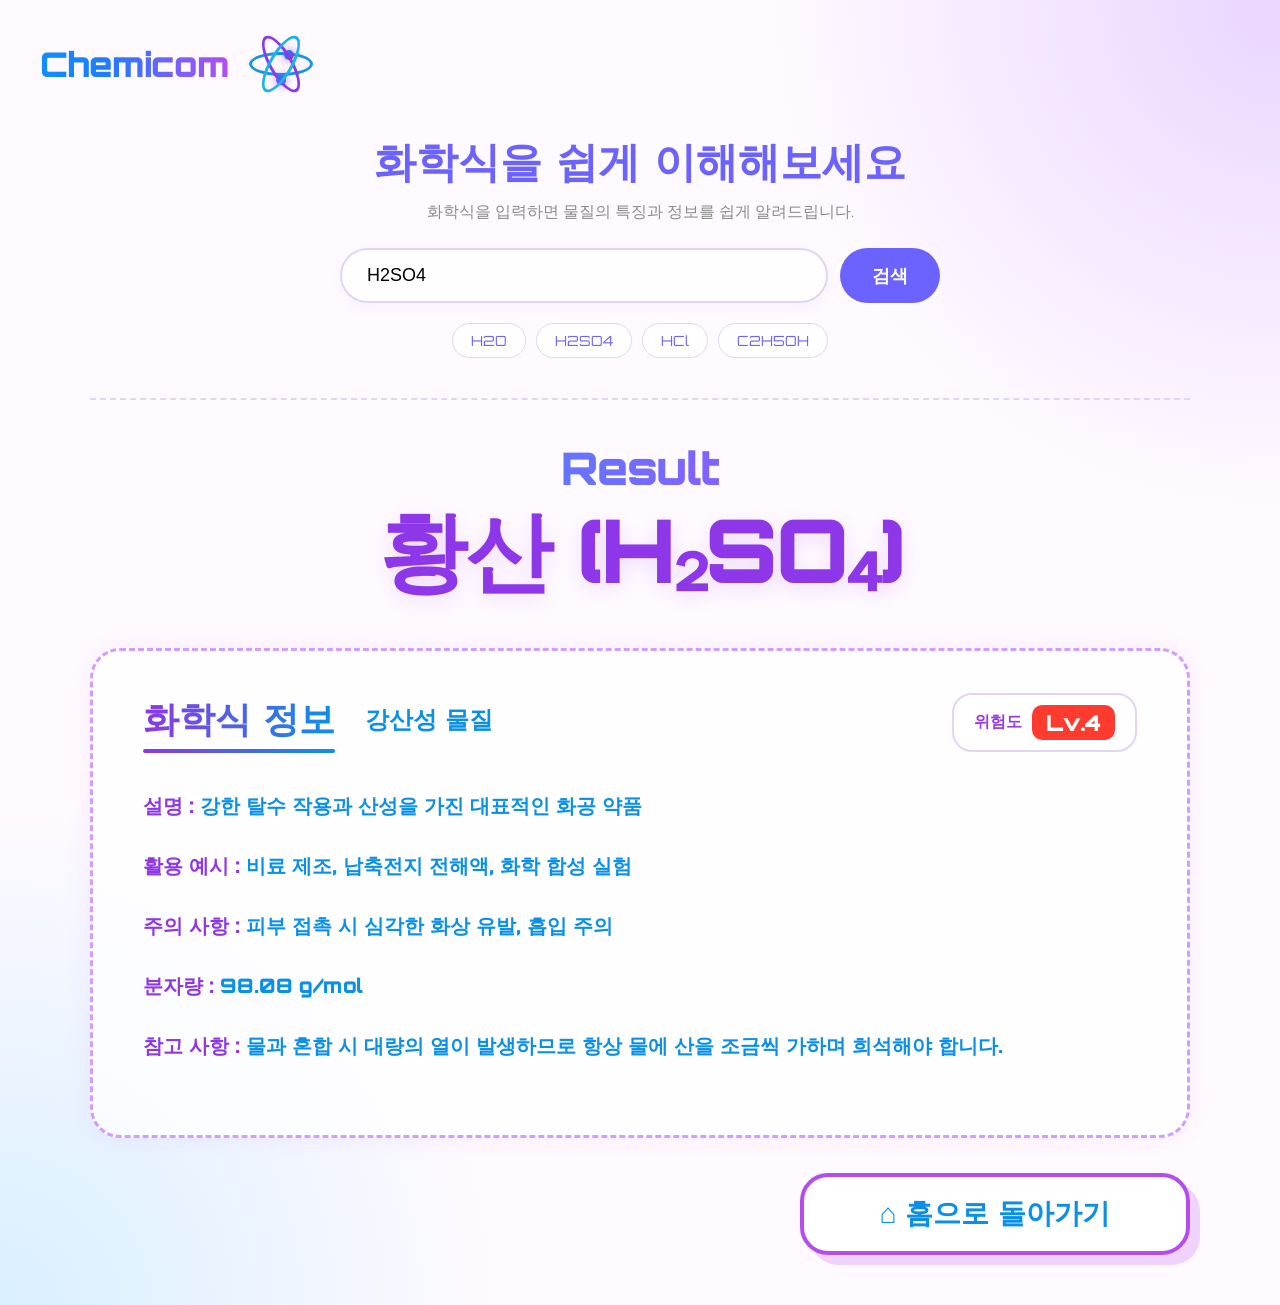
==== c.mformula.index.html @ f3697ccf "결과페이지 수정1" ====
<!DOCTYPE html>
<html lang="ko">
<head>
  <meta charset="UTF-8" />
  <meta name="viewport" content="width=device-width, initial-scale=1.0"/>
  <title>Chemicom - 화학식 검색 결과</title>

  <link href="https://fonts.googleapis.com/css2?family=Orbitron:wght@700;900&display=swap" rel="stylesheet">

  <style>
    * {
      box-sizing: border-box;
    }

    body {
      margin: 0;
      min-height: 100vh;
      font-family: 'Orbitron', sans-serif;
      background:
        radial-gradient(circle at top right, #ead5ff 0%, transparent 28%),
        radial-gradient(circle at bottom left, #d9efff 0%, transparent 28%),
        #fffaff;
      overflow-x: hidden;
    }

    .page {
      min-height: 100vh;
      padding: 35px 45px 50px;
      position: relative;
    }

    /* ================= 왼쪽 위 로고 ================= */
    .top-logo {
      position: absolute;
      top: 28px;
      left: 40px;
      display: flex;
      align-items: center;
      gap: 16px;
    }

    .logo-title {
      margin: 0;
      line-height: .9;
      letter-spacing: -1px;
    }

    .logo-text {
      display: block;
      font-size: 34px;
      font-weight: 900;
      background: linear-gradient(90deg, #0f8fff 0%, #1d7cff 35%, #6c63ff 68%, #b44cf0 100%);
      -webkit-background-clip: text;
      background-clip: text;
      -webkit-text-fill-color: transparent;
      color: transparent;
    }

    .atom-logo {
      position: relative;
      width: 72px;
      height: 72px;
    }

    .orbit {
      position: absolute;
      top: 50%;
      left: 50%;
      width: 64px;
      height: 24px;
      border: 3px solid;
      border-radius: 50%;
      transform: translate(-50%, -50%);
    }

    .orbit1 { border-color: #1695e8; transform: translate(-50%, -50%) rotate(0deg); }
    .orbit2 { border-color: #8c39e8; transform: translate(-50%, -50%) rotate(60deg); }
    .orbit3 { border-color: #1db2ea; transform: translate(-50%, -50%) rotate(-60deg); }

    .electron {
      position: absolute;
      width: 10px;
      height: 10px;
      border-radius: 50%;
      background: linear-gradient(135deg, #0a8fe8, #9b31e7);
      box-shadow: 0 0 10px rgba(147, 51, 234, .8);
    }

    .electron1 { top: -5px; left: 56%; }
    .electron2 { bottom: -4px; right: 18%; }

    /* ================= 상단 검색 영역 ================= */
    .search-section {
      text-align: center;
      margin-top: 100px;
      margin-bottom: 40px;
    }

    .search-title {
      font-size: 42px;
      font-weight: 900;
      color: #6c63ff;
      margin-bottom: 10px;
    }

    .search-sub {
      font-size: 16px;
      color: #8b8b8b;
      margin-bottom: 25px;
    }

    .search-box-wrap {
      display: flex;
      justify-content: center;
      align-items: center;
      gap: 12px;
      max-width: 600px;
      margin: 0 auto 20px;
    }

    .search-input {
      flex: 1;
      height: 55px;
      padding: 0 25px;
      border: 2px solid #e2d5f3;
      border-radius: 30px;
      font-size: 18px;
      background: rgba(255, 255, 255, 0.9);
      box-shadow: 0 4px 15px rgba(147, 51, 234, 0.05);
      outline: none;
    }

    .search-btn {
      width: 100px;
      height: 55px;
      border: none;
      border-radius: 30px;
      background: #6c63ff;
      color: white;
      font-size: 18px;
      font-weight: 900;
      cursor: pointer;
      transition: background 0.2s;
    }

    .search-btn:hover {
      background: #5249df;
    }

    .tags {
      display: flex;
      justify-content: center;
      gap: 10px;
    }

    .tag {
      padding: 8px 18px;
      background: white;
      border: 1px solid #e2d5f3;
      border-radius: 20px;
      font-size: 14px;
      color: #6c63ff;
      cursor: pointer;
    }

    /* ================= 구분선 및 RESULT 타이틀 ================= */
    .divider {
      width: 1100px;
      max-width: 95%;
      margin: 40px auto;
      border: none;
      border-top: 2px dashed #e2d5f3;
    }

    .result-title {
      text-align: center;
      margin-bottom: 5px;
    }

    .result-text {
      display: block;
      font-size: 45px;
      font-weight: 900;
      letter-spacing: -1px;
      background: linear-gradient(90deg, #12a8ff 0%, #388fff 25%, #8660ff 58%, #c04dff 100%);
      -webkit-background-clip: text;
      background-clip: text;
      -webkit-text-fill-color: transparent;
      color: transparent;
    }

    .searched-name {
      text-align: center;
      font-size: 88px; 
      font-weight: 900;
      color: #8e37e8;
      margin: 0px 0 50px 0;
      letter-spacing: -2px;
      line-height: 1.1;
      text-shadow: 0 6px 20px rgba(142, 55, 232, 0.15);
    }

    /* ================= 1단 와이드 카드 레이아웃 ================= */
    .content {
      width: 1100px;
      max-width: 95%;
      margin: 0 auto;
    }

    .card {
      background: rgba(255, 255, 255, .74);
      border: 3px dashed #d39cff;
      border-radius: 30px;
      box-shadow: 0 0 24px rgba(147, 51, 234, .08);
      position: relative;
    }

    .formula-card {
      padding: 45px 50px;
      width: 100%;
    }

    /* 미니 위험도 배지 */
    .mini-risk-badge {
      position: absolute;
      top: 42px;
      right: 50px;
      display: flex;
      align-items: center;
      gap: 10px;
      background: rgba(255, 255, 255, 0.9);
      padding: 10px 20px;
      border-radius: 20px;
      border: 2px solid #e2d5f3;
    }

    .risk-label {
      font-size: 16px;
      font-weight: 900;
      color: #9839e9;
    }

    .risk-level-box {
      font-size: 22px;
      font-weight: 900;
      color: #fff;
      background: #ffd60a;
      padding: 4px 14px;
      border-radius: 10px;
    }

    .formula-head {
      display: flex;
      align-items: center;
      gap: 30px;
      margin-bottom: 45px;
    }

    .spark-title {
      position: relative;
      display: inline-block;
      font-size: 36px;
      font-weight: 900;
      background: linear-gradient(90deg, #8e37e8, #0b90e8);
      -webkit-background-clip: text;
      background-clip: text;
      -webkit-text-fill-color: transparent;
      color: transparent;
    }

    .formula-type {
      font-size: 24px;
      font-weight: 900;
      color: #0b90e8;
    }

    .underline {
      position: absolute;
      left: 0;
      bottom: -8px;
      width: 100%;
      height: 4px;
      border-radius: 999px;
      background: linear-gradient(90deg, #8e37e8, #0b90e8);
    }

    .info-line {
      margin: 28px 0;
      font-size: 20px;
      font-weight: 900;
      line-height: 1.6;
      color: #8f37e8;
    }

    .info-line span {
      color: #0a90e8;
    }

    .button-wrap {
      width: 1100px;
      max-width: 95%;
      margin: 0 auto;
      display: flex;
      justify-content: flex-end;
    }

    .home-btn {
      margin-top: 35px;
      width: 390px;
      height: 82px;
      border: 4px solid #b44cf0;
      border-radius: 28px;
      background: white;
      color: #0b8fe8;
      font-size: 28px;
      font-weight: 900;
      font-family: 'Orbitron', sans-serif;
      cursor: pointer;
      box-shadow: 10px 10px 0 rgba(180, 76, 240, .22);
      transition: .2s;
    }

    .home-btn:hover {
      transform: translateY(-4px);
    }
  </style>
</head>

<body>

  <div class="page">

    <div class="top-logo">
      <h1 class="logo-title">
        <span class="logo-text">Chemicom</span>
      </h1>
      <div class="atom-logo">
        <div class="orbit orbit1"><div class="electron electron1"></div></div>
        <div class="orbit orbit2"><div class="electron electron2"></div></div>
        <div class="orbit orbit3"></div>
      </div>
    </div>

    <section class="search-section">
      <div class="search-title">화학식을 쉽게 이해해보세요</div>
      <div class="search-sub">화학식을 입력하면 물질의 특징과 정보를 쉽게 알려드립니다.</div>
      <div class="search-box-wrap">
        <input type="text" class="search-input" value="H2SO4" placeholder="화학식을 입력하세요 (예: H2O, H2SO4)">
        <button class="search-btn">검색</button>
      </div>
      <div class="tags">
        <span class="tag">H2O</span>
        <span class="tag">H2SO4</span>
        <span class="tag">HCl</span>
        <span class="tag">C2H5OH</span>
      </div>
    </section>

    <hr class="divider">

    <div class="result-title">
      <span class="result-text">Result</span>
    </div>
    <div class="searched-name">황산 (H₂SO₄)</div>

    <main class="content">
      <div class="card formula-card">
        
        <div class="mini-risk-badge">
          <span class="risk-label">위험도</span>
          <span class="risk-level-box" id="riskLevel">Lv.4</span>
        </div>

        <div class="formula-head">
          <div class="spark-title">
            화학식 정보
            <div class="underline"></div>
          </div>
          <div class="formula-type">강산성 물질</div>
        </div>

        <p class="info-line">설명 : <span>강한 탈수 작용과 산성을 가진 대표적인 화공 약품</span></p>
        <p class="info-line">활용 예시 : <span>비료 제조, 납축전지 전해액, 화학 합성 실험</span></p>
        <p class="info-line">주의 사항 : <span>피부 접촉 시 심각한 화상 유발, 흡입 주의</span></p>
        <p class="info-line">분자량 : <span>98.08 g/mol</span></p>
        <p class="info-line">참고 사항 : <span>물과 혼합 시 대량의 열이 발생하므로 항상 물에 산을 조금씩 가하며 희석해야 합니다.</span></p>
      </div>
    </main>

    <div class="button-wrap">
      <button class="home-btn" onclick="location.href='index.html'">
        ⌂ 홈으로 돌아가기
      </button>
    </div>

  </div>

  <script>
    function applyRiskColor(level) {
      const riskBox = document.getElementById("riskLevel");
      riskBox.textContent = "Lv." + level;
      
      if (level <= 1) {
        riskBox.style.background = "#30d158";
      } else if (level <= 3) {
        riskBox.style.background = "#ffd60a";
      } else {
        riskBox.style.background = "#ff3b30";
      }
    }
    applyRiskColor(4);
  </script>

</body>
</html>
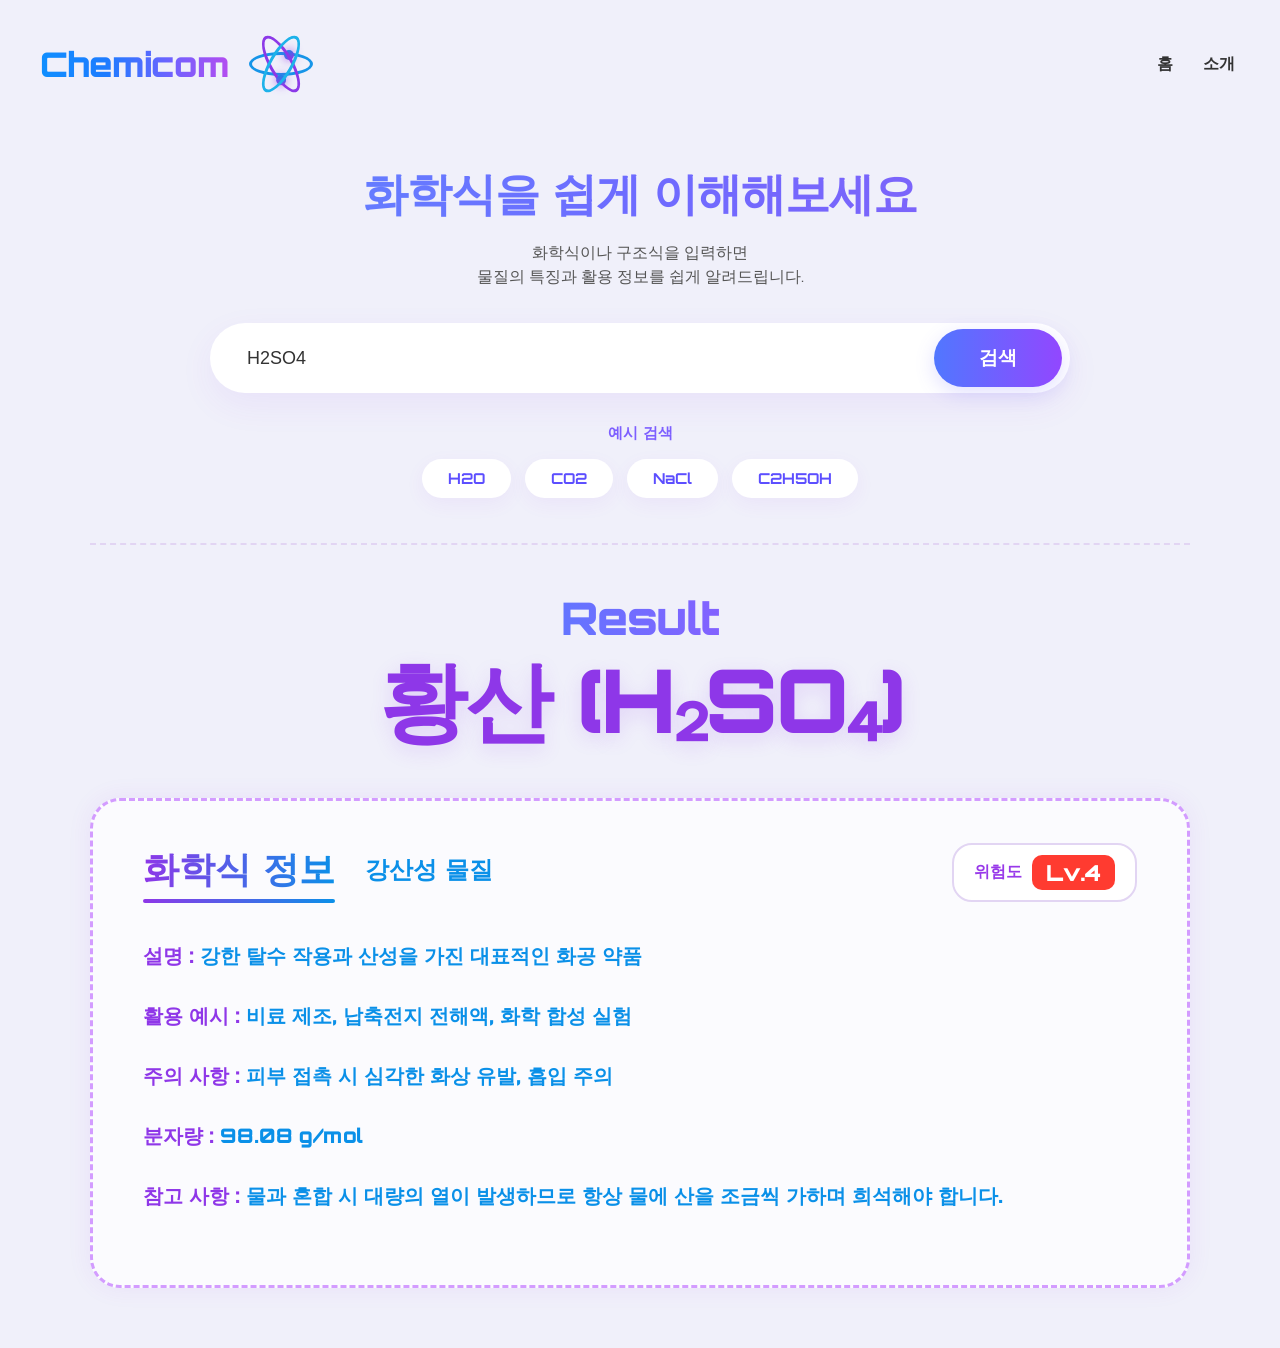
==== commit 17d2cc62: "결과페이지 수정2" ====
--- a/c.mformula.index.html
+++ b/c.mformula.index.html
@@ -8,68 +8,50 @@
   <link href="https://fonts.googleapis.com/css2?family=Orbitron:wght@700;900&display=swap" rel="stylesheet">
 
   <style>
-    * {
-      box-sizing: border-box;
-    }
+    * { box-sizing: border-box; }
 
     body {
       margin: 0;
       min-height: 100vh;
       font-family: 'Orbitron', sans-serif;
-      background:
-        radial-gradient(circle at top right, #ead5ff 0%, transparent 28%),
-        radial-gradient(circle at bottom left, #d9efff 0%, transparent 28%),
-        #fffaff;
+      background: #f0f0fa;
       overflow-x: hidden;
     }
 
     .page {
       min-height: 100vh;
-      padding: 35px 45px 50px;
+      padding: 35px 45px 60px;
       position: relative;
     }
 
-    /* ================= 왼쪽 위 로고 ================= */
-    .top-logo {
-      position: absolute;
-      top: 28px;
-      left: 40px;
+    .top-header {
+      position: absolute;
+      top: 28px; left: 40px; right: 45px;
       display: flex;
+      justify-content: space-between;
       align-items: center;
-      gap: 16px;
-    }
-
-    .logo-title {
-      margin: 0;
-      line-height: .9;
-      letter-spacing: -1px;
-    }
+      z-index: 10;
+    }
+
+    .top-logo { display: flex; align-items: center; gap: 16px; }
+    .logo-title { margin: 0; line-height: .9; letter-spacing: -1px; }
 
     .logo-text {
       display: block;
-      font-size: 34px;
-      font-weight: 900;
+      font-size: 34px; font-weight: 900;
       background: linear-gradient(90deg, #0f8fff 0%, #1d7cff 35%, #6c63ff 68%, #b44cf0 100%);
       -webkit-background-clip: text;
       background-clip: text;
       -webkit-text-fill-color: transparent;
-      color: transparent;
-    }
-
-    .atom-logo {
-      position: relative;
-      width: 72px;
-      height: 72px;
-    }
+    }
+
+    .atom-logo { position: relative; width: 72px; height: 72px; }
 
     .orbit {
       position: absolute;
-      top: 50%;
-      left: 50%;
-      width: 64px;
-      height: 24px;
-      border: 3px solid;
-      border-radius: 50%;
+      top: 50%; left: 50%;
+      width: 64px; height: 24px;
+      border: 3px solid; border-radius: 50%;
       transform: translate(-50%, -50%);
     }
 
@@ -79,306 +61,220 @@
 
     .electron {
       position: absolute;
-      width: 10px;
-      height: 10px;
-      border-radius: 50%;
+      width: 10px; height: 10px; border-radius: 50%;
       background: linear-gradient(135deg, #0a8fe8, #9b31e7);
-      box-shadow: 0 0 10px rgba(147, 51, 234, .8);
+      box-shadow: 0 0 10px rgba(147,51,234,.8);
     }
 
     .electron1 { top: -5px; left: 56%; }
     .electron2 { bottom: -4px; right: 18%; }
 
-    /* ================= 상단 검색 영역 ================= */
+    .top-nav { display: flex; gap: 30px; }
+
+    .nav-link {
+      font-size: 16px; font-weight: 700;
+      color: #333; text-decoration: none;
+      cursor: pointer; transition: color 0.2s;
+    }
+    .nav-link:hover { color: #6c63ff; }
+
     .search-section {
       text-align: center;
-      margin-top: 100px;
+      margin-top: 130px;
       margin-bottom: 40px;
     }
 
     .search-title {
-      font-size: 42px;
+      font-size: 45px;
       font-weight: 900;
-      color: #6c63ff;
-      margin-bottom: 10px;
+      background: linear-gradient(90deg, #5b8fff 0%, #6e6bff 50%, #8b5cf6 100%);
+      -webkit-background-clip: text;
+      background-clip: text;
+      -webkit-text-fill-color: transparent;
+      color: transparent;
+      margin-bottom: 15px;
+      letter-spacing: -1px;
     }
 
     .search-sub {
-      font-size: 16px;
-      color: #8b8b8b;
-      margin-bottom: 25px;
+      font-size: 16px; color: #555555;
+      margin-bottom: 35px; line-height: 1.5;
     }
 
     .search-box-wrap {
-      display: flex;
-      justify-content: center;
-      align-items: center;
-      gap: 12px;
-      max-width: 600px;
-      margin: 0 auto 20px;
+      display: flex; justify-content: center; align-items: center;
+      max-width: 860px; margin: 0 auto 30px;
+      background: #ffffff;
+      padding: 6px 8px 6px 35px;
+      border-radius: 50px;
+      box-shadow: 0 12px 35px rgba(147,51,234,0.07);
     }
 
     .search-input {
-      flex: 1;
-      height: 55px;
-      padding: 0 25px;
-      border: 2px solid #e2d5f3;
-      border-radius: 30px;
-      font-size: 18px;
-      background: rgba(255, 255, 255, 0.9);
-      box-shadow: 0 4px 15px rgba(147, 51, 234, 0.05);
-      outline: none;
-    }
+      flex: 1; border: none;
+      font-size: 18px; color: #333;
+      outline: none; background: transparent;
+    }
+    .search-input::placeholder { color: #bcaedc; }
 
     .search-btn {
-      width: 100px;
-      height: 55px;
-      border: none;
-      border-radius: 30px;
-      background: #6c63ff;
-      color: white;
-      font-size: 18px;
-      font-weight: 900;
+      padding: 0 45px; height: 58px;
+      border: none; border-radius: 40px;
+      background: linear-gradient(90deg, #5177ff, #9247ff);
+      color: white; font-size: 19px; font-weight: 900;
       cursor: pointer;
-      transition: background 0.2s;
-    }
-
-    .search-btn:hover {
-      background: #5249df;
-    }
-
-    .tags {
-      display: flex;
-      justify-content: center;
-      gap: 10px;
-    }
+      box-shadow: 0 6px 20px rgba(108,99,255,0.2);
+    }
+
+    .tags-label {
+      font-size: 15px; font-weight: 700;
+      color: #7d5fff; margin-bottom: 16px;
+    }
+
+    .tags { display: flex; justify-content: center; gap: 14px; }
 
     .tag {
-      padding: 8px 18px;
-      background: white;
-      border: 1px solid #e2d5f3;
-      border-radius: 20px;
-      font-size: 14px;
-      color: #6c63ff;
+      padding: 10px 26px;
+      background: #ffffff; border: none;
+      border-radius: 30px; font-size: 15px;
+      font-weight: 700; color: #5c4eff;
       cursor: pointer;
-    }
-
-    /* ================= 구분선 및 RESULT 타이틀 ================= */
+      box-shadow: 0 6px 20px rgba(147,51,234,0.06);
+    }
+
     .divider {
-      width: 1100px;
-      max-width: 95%;
-      margin: 40px auto;
-      border: none;
+      width: 1100px; max-width: 95%;
+      margin: 45px auto; border: none;
       border-top: 2px dashed #e2d5f3;
     }
 
-    .result-title {
-      text-align: center;
-      margin-bottom: 5px;
-    }
+    .result-title { text-align: center; margin-bottom: 5px; }
 
     .result-text {
       display: block;
-      font-size: 45px;
-      font-weight: 900;
-      letter-spacing: -1px;
+      font-size: 45px; font-weight: 900; letter-spacing: -1px;
       background: linear-gradient(90deg, #12a8ff 0%, #388fff 25%, #8660ff 58%, #c04dff 100%);
       -webkit-background-clip: text;
       background-clip: text;
       -webkit-text-fill-color: transparent;
-      color: transparent;
     }
 
     .searched-name {
       text-align: center;
-      font-size: 88px; 
-      font-weight: 900;
+      font-size: 88px; font-weight: 900;
       color: #8e37e8;
-      margin: 0px 0 50px 0;
-      letter-spacing: -2px;
-      line-height: 1.1;
-      text-shadow: 0 6px 20px rgba(142, 55, 232, 0.15);
-    }
-
-    /* ================= 1단 와이드 카드 레이아웃 ================= */
-    .content {
-      width: 1100px;
-      max-width: 95%;
-      margin: 0 auto;
-    }
+      margin: 0 0 50px 0;
+      letter-spacing: -2px; line-height: 1.1;
+      text-shadow: 0 6px 20px rgba(142,55,232,0.15);
+    }
+
+    .content { width: 1100px; max-width: 95%; margin: 0 auto; }
 
     .card {
-      background: rgba(255, 255, 255, .74);
+      background: rgba(255,255,255,.74);
       border: 3px dashed #d39cff;
       border-radius: 30px;
-      box-shadow: 0 0 24px rgba(147, 51, 234, .08);
+      box-shadow: 0 0 24px rgba(147,51,234,.08);
       position: relative;
     }
 
-    .formula-card {
-      padding: 45px 50px;
-      width: 100%;
-    }
-
-    /* 미니 위험도 배지 */
+    .formula-card { padding: 45px 50px; width: 100%; }
+
     .mini-risk-badge {
       position: absolute;
-      top: 42px;
-      right: 50px;
-      display: flex;
-      align-items: center;
-      gap: 10px;
-      background: rgba(255, 255, 255, 0.9);
-      padding: 10px 20px;
-      border-radius: 20px;
+      top: 42px; right: 50px;
+      display: flex; align-items: center; gap: 10px;
+      background: rgba(255,255,255,0.9);
+      padding: 10px 20px; border-radius: 20px;
       border: 2px solid #e2d5f3;
     }
 
-    .risk-label {
-      font-size: 16px;
-      font-weight: 900;
-      color: #9839e9;
-    }
+    .risk-label { font-size: 16px; font-weight: 900; color: #9839e9; }
 
     .risk-level-box {
-      font-size: 22px;
-      font-weight: 900;
-      color: #fff;
-      background: #ffd60a;
-      padding: 4px 14px;
-      border-radius: 10px;
+      font-size: 22px; font-weight: 900;
+      color: #fff; background: #ffd60a;
+      padding: 4px 14px; border-radius: 10px;
     }
 
     .formula-head {
-      display: flex;
-      align-items: center;
-      gap: 30px;
-      margin-bottom: 45px;
+      display: flex; align-items: center;
+      gap: 30px; margin-bottom: 45px;
     }
 
     .spark-title {
-      position: relative;
-      display: inline-block;
-      font-size: 36px;
-      font-weight: 900;
+      position: relative; display: inline-block;
+      font-size: 36px; font-weight: 900;
       background: linear-gradient(90deg, #8e37e8, #0b90e8);
       -webkit-background-clip: text;
       background-clip: text;
       -webkit-text-fill-color: transparent;
-      color: transparent;
-    }
-
-    .formula-type {
-      font-size: 24px;
-      font-weight: 900;
-      color: #0b90e8;
-    }
+    }
+
+    .formula-type { font-size: 24px; font-weight: 900; color: #0b90e8; }
 
     .underline {
-      position: absolute;
-      left: 0;
-      bottom: -8px;
-      width: 100%;
-      height: 4px;
-      border-radius: 999px;
+      position: absolute; left: 0; bottom: -8px;
+      width: 100%; height: 4px; border-radius: 999px;
       background: linear-gradient(90deg, #8e37e8, #0b90e8);
     }
 
     .info-line {
-      margin: 28px 0;
-      font-size: 20px;
-      font-weight: 900;
-      line-height: 1.6;
-      color: #8f37e8;
-    }
-
-    .info-line span {
-      color: #0a90e8;
-    }
-
-    .button-wrap {
-      width: 1100px;
-      max-width: 95%;
-      margin: 0 auto;
-      display: flex;
-      justify-content: flex-end;
-    }
-
-    .home-btn {
-      margin-top: 35px;
-      width: 390px;
-      height: 82px;
-      border: 4px solid #b44cf0;
-      border-radius: 28px;
-      background: white;
-      color: #0b8fe8;
-      font-size: 28px;
-      font-weight: 900;
-      font-family: 'Orbitron', sans-serif;
-      cursor: pointer;
-      box-shadow: 10px 10px 0 rgba(180, 76, 240, .22);
-      transition: .2s;
-    }
-
-    .home-btn:hover {
-      transform: translateY(-4px);
-    }
+      margin: 28px 0; font-size: 20px;
+      font-weight: 900; line-height: 1.6; color: #8f37e8;
+    }
+    .info-line span { color: #0a90e8; }
   </style>
 </head>
 
 <body>
-
   <div class="page">
-
-    <div class="top-logo">
-      <h1 class="logo-title">
-        <span class="logo-text">Chemicom</span>
-      </h1>
-      <div class="atom-logo">
-        <div class="orbit orbit1"><div class="electron electron1"></div></div>
-        <div class="orbit orbit2"><div class="electron electron2"></div></div>
-        <div class="orbit orbit3"></div>
-      </div>
-    </div>
+    <header class="top-header">
+      <div class="top-logo">
+        <h1 class="logo-title"><span class="logo-text">Chemicom</span></h1>
+        <div class="atom-logo">
+          <div class="orbit orbit1"><div class="electron electron1"></div></div>
+          <div class="orbit orbit2"><div class="electron electron2"></div></div>
+          <div class="orbit orbit3"></div>
+        </div>
+      </div>
+      <nav class="top-nav">
+        <a class="nav-link" href="index.html">홈</a>
+        <a class="nav-link" href="about.html">소개</a>
+      </nav>
+    </header>
 
     <section class="search-section">
       <div class="search-title">화학식을 쉽게 이해해보세요</div>
-      <div class="search-sub">화학식을 입력하면 물질의 특징과 정보를 쉽게 알려드립니다.</div>
+      <div class="search-sub">화학식이나 구조식을 입력하면<br>물질의 특징과 활용 정보를 쉽게 알려드립니다.</div>
       <div class="search-box-wrap">
-        <input type="text" class="search-input" value="H2SO4" placeholder="화학식을 입력하세요 (예: H2O, H2SO4)">
+        <input type="text" class="search-input" value="H2SO4" placeholder="H2O, NaCl, C2H5OH 등을 입력하세요">
         <button class="search-btn">검색</button>
       </div>
+      <div class="tags-label">예시 검색</div>
       <div class="tags">
         <span class="tag">H2O</span>
-        <span class="tag">H2SO4</span>
-        <span class="tag">HCl</span>
+        <span class="tag">CO2</span>
+        <span class="tag">NaCl</span>
         <span class="tag">C2H5OH</span>
       </div>
     </section>
 
     <hr class="divider">
 
-    <div class="result-title">
-      <span class="result-text">Result</span>
-    </div>
+    <div class="result-title"><span class="result-text">Result</span></div>
     <div class="searched-name">황산 (H₂SO₄)</div>
 
     <main class="content">
       <div class="card formula-card">
-        
         <div class="mini-risk-badge">
           <span class="risk-label">위험도</span>
           <span class="risk-level-box" id="riskLevel">Lv.4</span>
         </div>
-
         <div class="formula-head">
-          <div class="spark-title">
-            화학식 정보
-            <div class="underline"></div>
-          </div>
+          <div class="spark-title">화학식 정보<div class="underline"></div></div>
           <div class="formula-type">강산성 물질</div>
         </div>
-
         <p class="info-line">설명 : <span>강한 탈수 작용과 산성을 가진 대표적인 화공 약품</span></p>
         <p class="info-line">활용 예시 : <span>비료 제조, 납축전지 전해액, 화학 합성 실험</span></p>
         <p class="info-line">주의 사항 : <span>피부 접촉 시 심각한 화상 유발, 흡입 주의</span></p>
@@ -386,30 +282,17 @@
         <p class="info-line">참고 사항 : <span>물과 혼합 시 대량의 열이 발생하므로 항상 물에 산을 조금씩 가하며 희석해야 합니다.</span></p>
       </div>
     </main>
-
-    <div class="button-wrap">
-      <button class="home-btn" onclick="location.href='index.html'">
-        ⌂ 홈으로 돌아가기
-      </button>
-    </div>
-
   </div>
 
   <script>
     function applyRiskColor(level) {
       const riskBox = document.getElementById("riskLevel");
       riskBox.textContent = "Lv." + level;
-      
-      if (level <= 1) {
-        riskBox.style.background = "#30d158";
-      } else if (level <= 3) {
-        riskBox.style.background = "#ffd60a";
-      } else {
-        riskBox.style.background = "#ff3b30";
-      }
+      if (level <= 1) riskBox.style.background = "#30d158";
+      else if (level <= 3) riskBox.style.background = "#ffd60a";
+      else riskBox.style.background = "#ff3b30";
     }
     applyRiskColor(4);
   </script>
-
 </body>
 </html>
